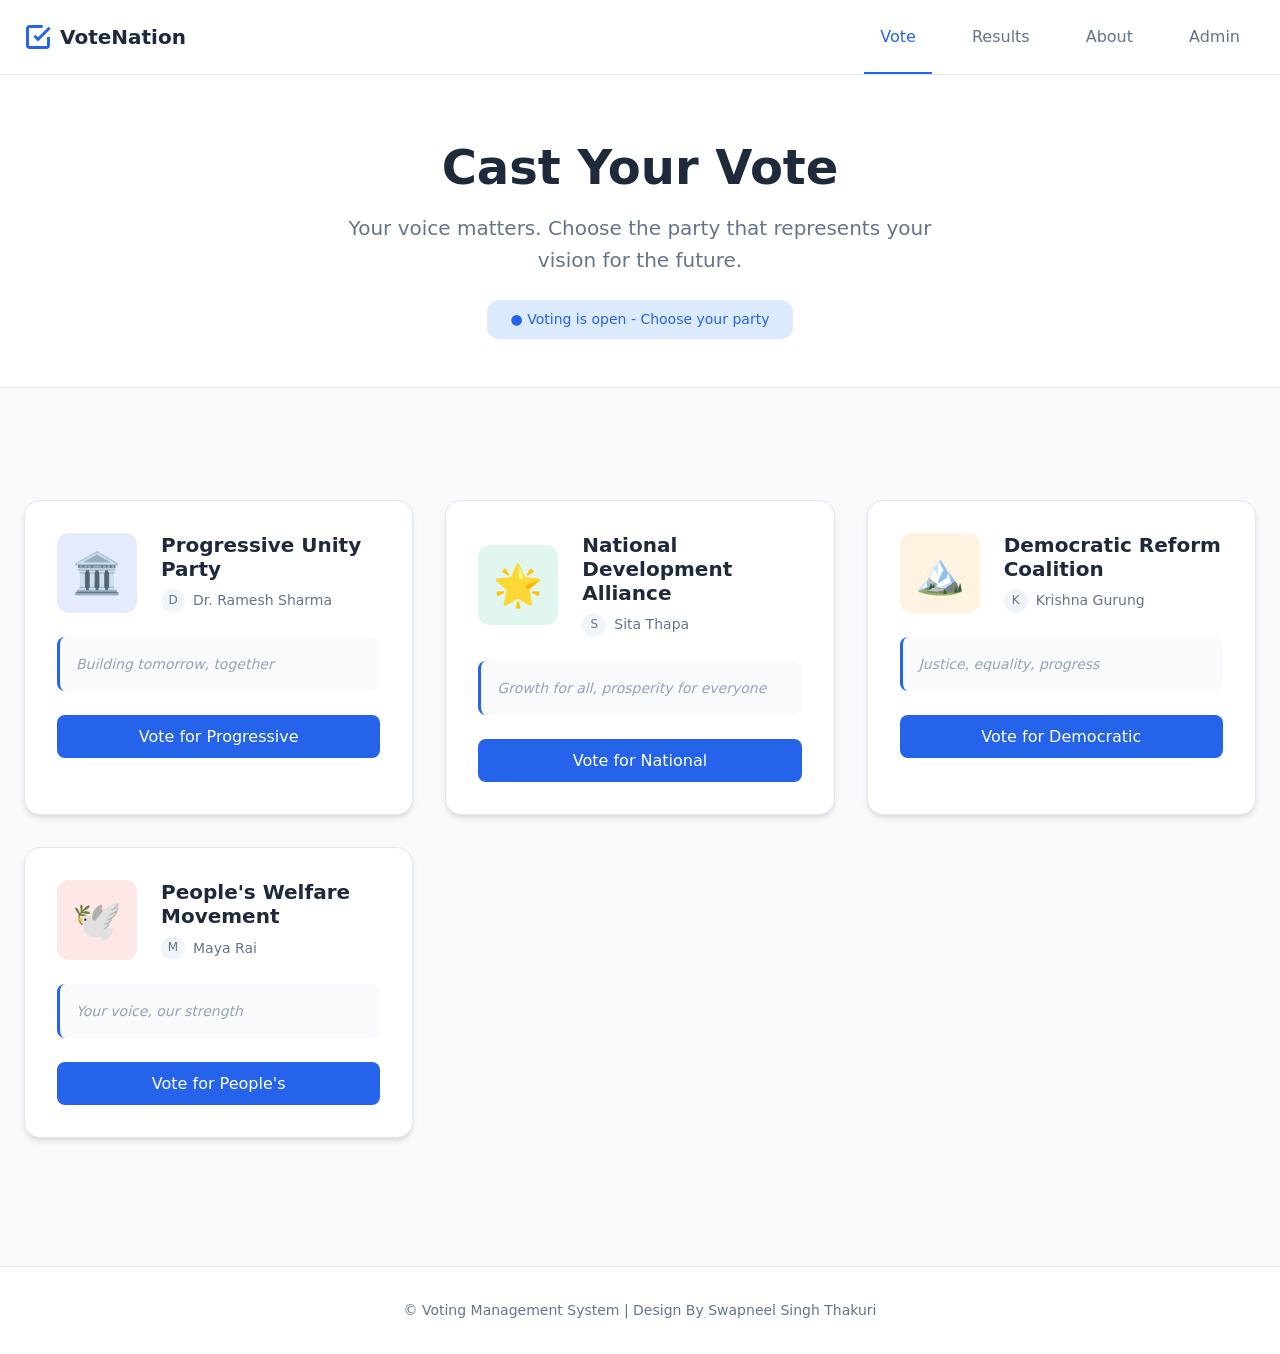
==== index.html @ 210e06c4 "first commit" ====
<!DOCTYPE html>
<html lang="en">
<head>
    <meta charset="UTF-8">
    <meta name="viewport" content="width=device-width, initial-scale=1.0">
    <title>National Voting System - Cast Your Vote</title>
    <link rel="stylesheet" href="style.css">
</head>
<body>
    <!-- Navigation -->
    <nav class="navbar">
        <div class="nav-container">
            <div class="nav-brand">
                <svg class="brand-icon" viewBox="0 0 24 24" fill="none" stroke="currentColor">
                    <path d="M9 11l3 3L22 4"></path>
                    <path d="M21 12v7a2 2 0 01-2 2H5a2 2 0 01-2-2V5a2 2 0 012-2h11"></path>
                </svg>
                <span class="brand-text">VoteNation</span>
            </div>
            <div class="nav-links">
                <a href="index.html" class="nav-link active">Vote</a>
                <a href="results.html" class="nav-link">Results</a>
                <a href="about.html" class="nav-link">About</a>
                <a href="admin-login.html" class="nav-link">Admin</a>
                
            </div>
        </div>
    </nav>

    <!-- Hero Section -->
    <section class="hero">
        <div class="container">
            <h1 class="hero-title">Cast Your Vote</h1>
            <p class="hero-subtitle">Your voice matters. Choose the party that represents your vision for the future.</p>
            <div class="voting-status" id="votingStatus"></div>
        </div>
    </section>

    <!-- Voting Section -->
    <section class="voting-section">
        <div class="container">
            <div class="parties-grid" id="partiesGrid">
                <!-- Party cards will be generated by JavaScript -->
            </div>
        </div>
    </section>

    <!-- Confirmation Modal -->
    <div class="modal" id="confirmModal">
        <div class="modal-overlay" onclick="closeModal()"></div>
        <div class="modal-content">
            <div class="modal-header">
                <h3 class="modal-title">Confirm Your Vote</h3>
                <button class="modal-close" onclick="closeModal()">&times;</button>
            </div>
            <div class="modal-body">
                <div class="confirm-party-info">
                    <img src="" alt="" class="confirm-logo" id="confirmLogo">
                    <div class="confirm-details">
                        <h4 id="confirmPartyName"></h4>
                        <p id="confirmLeader"></p>
                    </div>
                </div>
                <p class="confirm-warning">Once you vote, you cannot change your decision. Are you sure?</p>
            </div>
            <div class="modal-footer">
                <button class="btn btn-secondary" onclick="closeModal()">Cancel</button>
                <button class="btn btn-primary" onclick="confirmVote()">Confirm Vote</button>
            </div>
        </div>
    </div>

    <!-- Success Modal -->
    <div class="modal" id="successModal">
        <div class="modal-overlay" onclick="closeSuccessModal()"></div>
        <div class="modal-content success-content">
            <div class="success-icon">
                <svg viewBox="0 0 24 24" fill="none" stroke="currentColor">
                    <path d="M22 11.08V12a10 10 0 11-5.93-9.14"></path>
                    <path d="M22 4L12 14.01l-3-3"></path>
                </svg>
            </div>
            <h3 class="success-title">Vote Submitted Successfully!</h3>
            <p class="success-message">Thank you for participating in the democratic process.</p>
            <button class="btn btn-primary" onclick="closeSuccessModal()">View Results</button>
        </div>
    </div>

    <!-- Footer -->
    <footer class="footer">
        <div class="container">
            <p class="footer-text">© Voting Management System | Design By Swapneel Singh Thakuri</p>
        </div>
    </footer>

    <script src="script.js"></script>
</body>
</html>
---- style.css ----
/* ===================================
   CSS RESET & VARIABLES
   =================================== */

* {
    margin: 0;
    padding: 0;
    box-sizing: border-box;
}

:root {
    /* Colors - Clean, minimal palette */
    --color-primary: #2563eb;
    --color-primary-dark: #1e40af;
    --color-primary-light: #dbeafe;
    
    --color-secondary: #64748b;
    --color-secondary-light: #f1f5f9;
    
    --color-success: #10b981;
    --color-success-light: #d1fae5;
    
    --color-danger: #ef4444;
    --color-danger-light: #fee2e2;
    
    --color-warning: #f59e0b;
    --color-warning-light: #fef3c7;
    
    --color-text: #1e293b;
    --color-text-light: #64748b;
    --color-text-lighter: #94a3b8;
    
    --color-bg: #ffffff;
    --color-bg-alt: #f8fafc;
    --color-border: #e2e8f0;
    
    /* Typography */
    --font-display: 'SF Pro Display', -apple-system, BlinkMacSystemFont, 'Segoe UI', system-ui, sans-serif;
    --font-body: 'SF Pro Text', -apple-system, BlinkMacSystemFont, 'Segoe UI', system-ui, sans-serif;
    
    /* Spacing */
    --space-xs: 0.5rem;
    --space-sm: 1rem;
    --space-md: 1.5rem;
    --space-lg: 2rem;
    --space-xl: 3rem;
    --space-2xl: 4rem;
    
    /* Border radius */
    --radius-sm: 0.375rem;
    --radius-md: 0.5rem;
    --radius-lg: 0.75rem;
    --radius-xl: 1rem;
    
    /* Shadows */
    --shadow-sm: 0 1px 2px 0 rgba(0, 0, 0, 0.05);
    --shadow-md: 0 4px 6px -1px rgba(0, 0, 0, 0.1), 0 2px 4px -1px rgba(0, 0, 0, 0.06);
    --shadow-lg: 0 10px 15px -3px rgba(0, 0, 0, 0.1), 0 4px 6px -2px rgba(0, 0, 0, 0.05);
    --shadow-xl: 0 20px 25px -5px rgba(0, 0, 0, 0.1), 0 10px 10px -5px rgba(0, 0, 0, 0.04);
    
    /* Transitions */
    --transition-fast: 150ms cubic-bezier(0.4, 0, 0.2, 1);
    --transition-base: 250ms cubic-bezier(0.4, 0, 0.2, 1);
    --transition-slow: 350ms cubic-bezier(0.4, 0, 0.2, 1);
}

/* ===================================
   BASE STYLES
   =================================== */

body {
    font-family: var(--font-body);
    color: var(--color-text);
    background: var(--color-bg-alt);
    line-height: 1.6;
    -webkit-font-smoothing: antialiased;
    -moz-osx-font-smoothing: grayscale;
}

h1, h2, h3, h4, h5, h6 {
    font-family: var(--font-display);
    font-weight: 600;
    line-height: 1.2;
}

img {
    max-width: 100%;
    height: auto;
    display: block;
}

/* ===================================
   NAVIGATION
   =================================== */

.navbar {
    background: var(--color-bg);
    border-bottom: 1px solid var(--color-border);
    position: sticky;
    top: 0;
    z-index: 100;
    backdrop-filter: blur(12px);
    background: rgba(255, 255, 255, 0.85);
}

.nav-container {
    max-width: 1280px;
    margin: 0 auto;
    padding: var(--space-sm) var(--space-md);
    display: flex;
    align-items: center;
    justify-content: space-between;
}

.nav-brand {
    display: flex;
    align-items: center;
    gap: var(--space-xs);
    font-weight: 600;
    font-size: 1.25rem;
    color: var(--color-text);
    text-decoration: none;
}

.brand-icon {
    width: 28px;
    height: 28px;
    stroke-width: 2.5;
    color: var(--color-primary);
}

.brand-text {
    font-family: var(--font-display);
}

.nav-links {
    display: flex;
    align-items: center;
    gap: var(--space-md);
}

.nav-link {
    color: var(--color-text-light);
    text-decoration: none;
    font-weight: 500;
    padding: var(--space-xs) var(--space-sm);
    border-radius: var(--radius-md);
    transition: all var(--transition-fast);
    position: relative;
}

.nav-link:hover {
    color: var(--color-primary);
    background: var(--color-primary-light);
}

.nav-link.active {
    color: var(--color-primary);
}

.nav-link.active::after {
    content: '';
    position: absolute;
    bottom: -1rem;
    left: 0;
    right: 0;
    height: 2px;
    background: var(--color-primary);
}

/* ===================================
   CONTAINER & LAYOUT
   =================================== */

.container {
    max-width: 1280px;
    margin: 0 auto;
    padding: 0 var(--space-md);
}

/* ===================================
   HERO SECTION
   =================================== */

.hero {
    background: var(--color-bg);
    border-bottom: 1px solid var(--color-border);
    padding: var(--space-2xl) 0 var(--space-xl);
    text-align: center;
}

.hero-title {
    font-size: 3rem;
    font-weight: 700;
    margin-bottom: var(--space-sm);
    color: var(--color-text);
    animation: fadeInUp 0.6s cubic-bezier(0.4, 0, 0.2, 1);
}

.hero-subtitle {
    font-size: 1.25rem;
    color: var(--color-text-light);
    max-width: 600px;
    margin: 0 auto var(--space-md);
    animation: fadeInUp 0.6s cubic-bezier(0.4, 0, 0.2, 1) 0.1s backwards;
}

.voting-status {
    display: inline-block;
    padding: var(--space-xs) var(--space-md);
    background: var(--color-success-light);
    color: var(--color-success);
    border-radius: var(--radius-lg);
    font-weight: 500;
    font-size: 0.875rem;
    animation: fadeInUp 0.6s cubic-bezier(0.4, 0, 0.2, 1) 0.2s backwards;
}

/* ===================================
   VOTING SECTION
   =================================== */

.voting-section {
    padding: var(--space-2xl) 0;
}

.parties-grid {
    display: grid;
    grid-template-columns: repeat(auto-fit, minmax(300px, 1fr));
    gap: var(--space-lg);
    margin-top: var(--space-xl);
}

.party-card {
    background: var(--color-bg);
    border-radius: var(--radius-xl);
    padding: var(--space-lg);
    box-shadow: var(--shadow-md);
    transition: all var(--transition-base);
    border: 1px solid var(--color-border);
    animation: fadeInUp 0.5s cubic-bezier(0.4, 0, 0.2, 1) backwards;
}

.party-card:nth-child(1) { animation-delay: 0.1s; }
.party-card:nth-child(2) { animation-delay: 0.2s; }
.party-card:nth-child(3) { animation-delay: 0.3s; }
.party-card:nth-child(4) { animation-delay: 0.4s; }

.party-card:hover {
    transform: translateY(-8px);
    box-shadow: var(--shadow-xl);
}

.party-card.voted {
    opacity: 0.7;
    pointer-events: none;
}

.party-header {
    display: flex;
    align-items: center;
    gap: var(--space-md);
    margin-bottom: var(--space-md);
}

.party-logo {
    width: 80px;
    height: 80px;
    border-radius: var(--radius-lg);
    background: var(--color-bg-alt);
    display: flex;
    align-items: center;
    justify-content: center;
    font-size: 2.5rem;
    flex-shrink: 0;
}

.party-info {
    flex: 1;
}

.party-name {
    font-size: 1.25rem;
    font-weight: 600;
    margin-bottom: var(--space-xs);
    color: var(--color-text);
}

.party-leader {
    color: var(--color-text-light);
    font-size: 0.875rem;
    display: flex;
    align-items: center;
    gap: var(--space-xs);
}

.leader-photo {
    width: 24px;
    height: 24px;
    border-radius: 50%;
    background: var(--color-secondary-light);
    display: inline-flex;
    align-items: center;
    justify-content: center;
    font-size: 0.75rem;
}

.party-slogan {
    color: var(--color-text-lighter);
    font-size: 0.875rem;
    font-style: italic;
    margin-bottom: var(--space-md);
    padding: var(--space-sm);
    background: var(--color-bg-alt);
    border-radius: var(--radius-md);
    border-left: 3px solid var(--color-primary);
}

.party-actions {
    display: flex;
    gap: var(--space-sm);
}

/* ===================================
   BUTTONS
   =================================== */

.btn {
    padding: 0.75rem 1.5rem;
    border: none;
    border-radius: var(--radius-md);
    font-weight: 500;
    font-size: 1rem;
    cursor: pointer;
    transition: all var(--transition-fast);
    display: inline-flex;
    align-items: center;
    justify-content: center;
    gap: var(--space-xs);
    font-family: var(--font-body);
}

.btn-primary {
    background: var(--color-primary);
    color: white;
    flex: 1;
}

.btn-primary:hover {
    background: var(--color-primary-dark);
    transform: translateY(-2px);
    box-shadow: var(--shadow-md);
}

.btn-primary:active {
    transform: translateY(0);
}

.btn-secondary {
    background: var(--color-secondary-light);
    color: var(--color-text);
}

.btn-secondary:hover {
    background: var(--color-secondary);
    color: white;
}

.btn-danger {
    background: var(--color-danger);
    color: white;
}

.btn-danger:hover {
    background: #dc2626;
}

.btn-small {
    padding: 0.5rem 1rem;
    font-size: 0.875rem;
}

.btn-block {
    width: 100%;
}

.btn:disabled {
    opacity: 0.5;
    cursor: not-allowed;
    pointer-events: none;
}

/* ===================================
   MODAL
   =================================== */

.modal {
    display: none;
    position: fixed;
    top: 0;
    left: 0;
    right: 0;
    bottom: 0;
    z-index: 1000;
    align-items: center;
    justify-content: center;
    padding: var(--space-md);
}

.modal.active {
    display: flex;
}

.modal-overlay {
    position: absolute;
    top: 0;
    left: 0;
    right: 0;
    bottom: 0;
    background: rgba(0, 0, 0, 0.5);
    backdrop-filter: blur(4px);
    animation: fadeIn 0.2s ease-out;
}

.modal-content {
    position: relative;
    background: var(--color-bg);
    border-radius: var(--radius-xl);
    max-width: 500px;
    width: 100%;
    box-shadow: var(--shadow-xl);
    animation: scaleIn 0.3s cubic-bezier(0.4, 0, 0.2, 1);
}

.modal-header {
    padding: var(--space-lg);
    border-bottom: 1px solid var(--color-border);
    display: flex;
    align-items: center;
    justify-content: space-between;
}

.modal-title {
    font-size: 1.5rem;
    font-weight: 600;
}

.modal-close {
    background: none;
    border: none;
    font-size: 1.5rem;
    color: var(--color-text-light);
    cursor: pointer;
    width: 32px;
    height: 32px;
    display: flex;
    align-items: center;
    justify-content: center;
    border-radius: var(--radius-md);
    transition: all var(--transition-fast);
}

.modal-close:hover {
    background: var(--color-secondary-light);
    color: var(--color-text);
}

.modal-body {
    padding: var(--space-lg);
}

.modal-footer {
    padding: var(--space-lg);
    border-top: 1px solid var(--color-border);
    display: flex;
    gap: var(--space-sm);
    justify-content: flex-end;
}

.confirm-party-info {
    display: flex;
    align-items: center;
    gap: var(--space-md);
    padding: var(--space-md);
    background: var(--color-bg-alt);
    border-radius: var(--radius-lg);
    margin-bottom: var(--space-md);
}

.confirm-logo {
    width: 60px;
    height: 60px;
    border-radius: var(--radius-md);
    background: var(--color-bg);
    display: flex;
    align-items: center;
    justify-content: center;
    font-size: 2rem;
}

.confirm-details h4 {
    font-size: 1.125rem;
    margin-bottom: var(--space-xs);
}

.confirm-details p {
    color: var(--color-text-light);
    font-size: 0.875rem;
}

.confirm-warning {
    color: var(--color-warning);
    background: var(--color-warning-light);
    padding: var(--space-sm) var(--space-md);
    border-radius: var(--radius-md);
    font-size: 0.875rem;
    border-left: 3px solid var(--color-warning);
}

/* Success Modal */
.success-content {
    text-align: center;
    padding: var(--space-2xl);
}

.success-icon {
    width: 80px;
    height: 80px;
    margin: 0 auto var(--space-lg);
    background: var(--color-success-light);
    border-radius: 50%;
    display: flex;
    align-items: center;
    justify-content: center;
    animation: scaleIn 0.5s cubic-bezier(0.34, 1.56, 0.64, 1);
}

.success-icon svg {
    width: 48px;
    height: 48px;
    stroke: var(--color-success);
    stroke-width: 2.5;
}

.success-title {
    font-size: 1.75rem;
    margin-bottom: var(--space-sm);
}

.success-message {
    color: var(--color-text-light);
    margin-bottom: var(--space-lg);
}

/* ===================================
   RESULTS PAGE
   =================================== */

.results-section {
    padding: var(--space-2xl) 0;
}

.stats-grid {
    display: grid;
    grid-template-columns: repeat(auto-fit, minmax(280px, 1fr));
    gap: var(--space-lg);
    margin-bottom: var(--space-2xl);
}

.stat-card {
    background: var(--color-bg);
    border-radius: var(--radius-xl);
    padding: var(--space-lg);
    box-shadow: var(--shadow-md);
    border: 1px solid var(--color-border);
    display: flex;
    align-items: center;
    gap: var(--space-md);
    animation: fadeInUp 0.5s cubic-bezier(0.4, 0, 0.2, 1) backwards;
}

.stat-card:nth-child(1) { animation-delay: 0.1s; }
.stat-card:nth-child(2) { animation-delay: 0.2s; }
.stat-card:nth-child(3) { animation-delay: 0.3s; }

.stat-card.highlight {
    background: linear-gradient(135deg, var(--color-primary) 0%, var(--color-primary-dark) 100%);
    color: white;
}

.stat-icon {
    width: 60px;
    height: 60px;
    border-radius: var(--radius-lg);
    background: var(--color-bg-alt);
    display: flex;
    align-items: center;
    justify-content: center;
    flex-shrink: 0;
}

.stat-card.highlight .stat-icon {
    background: rgba(255, 255, 255, 0.2);
}

.stat-icon svg {
    width: 32px;
    height: 32px;
    stroke-width: 2;
    color: var(--color-primary);
}

.stat-card.highlight .stat-icon svg {
    color: white;
}

.stat-content {
    flex: 1;
}

.stat-label {
    font-size: 0.875rem;
    color: var(--color-text-light);
    margin-bottom: var(--space-xs);
}

.stat-card.highlight .stat-label {
    color: rgba(255, 255, 255, 0.9);
}

.stat-value {
    font-size: 2.5rem;
    font-weight: 700;
    font-family: var(--font-display);
    line-height: 1;
}

.stat-value.small {
    font-size: 1.5rem;
}

/* Chart */
.chart-container {
    background: var(--color-bg);
    border-radius: var(--radius-xl);
    padding: var(--space-lg);
    box-shadow: var(--shadow-md);
    border: 1px solid var(--color-border);
    margin-bottom: var(--space-2xl);
    animation: fadeInUp 0.5s cubic-bezier(0.4, 0, 0.2, 1) 0.4s backwards;
}

.chart-header {
    display: flex;
    align-items: center;
    justify-content: space-between;
    margin-bottom: var(--space-lg);
    flex-wrap: wrap;
    gap: var(--space-md);
}

.chart-title {
    font-size: 1.5rem;
    font-weight: 600;
}

.chart-wrapper {
    position: relative;
    height: 400px;
}

/* Rankings */
.rankings-container {
    animation: fadeInUp 0.5s cubic-bezier(0.4, 0, 0.2, 1) 0.5s backwards;
}

.section-title {
    font-size: 1.5rem;
    font-weight: 600;
    margin-bottom: var(--space-lg);
}

.rankings-grid {
    display: grid;
    gap: var(--space-md);
}

.ranking-card {
    background: var(--color-bg);
    border-radius: var(--radius-lg);
    padding: var(--space-lg);
    box-shadow: var(--shadow-md);
    border: 1px solid var(--color-border);
    display: flex;
    align-items: center;
    gap: var(--space-md);
    transition: all var(--transition-base);
}

.ranking-card:hover {
    transform: translateX(8px);
    box-shadow: var(--shadow-lg);
}

.ranking-card.first {
    background: linear-gradient(135deg, #fbbf24 0%, #f59e0b 100%);
    color: white;
    border: none;
}

.rank-badge {
    width: 60px;
    height: 60px;
    border-radius: var(--radius-lg);
    background: var(--color-bg-alt);
    display: flex;
    align-items: center;
    justify-content: center;
    font-size: 1.5rem;
    font-weight: 700;
    flex-shrink: 0;
}

.ranking-card.first .rank-badge {
    background: rgba(255, 255, 255, 0.3);
}

.ranking-info {
    flex: 1;
}

.ranking-party {
    font-size: 1.125rem;
    font-weight: 600;
    margin-bottom: var(--space-xs);
}

.ranking-leader {
    color: var(--color-text-light);
    font-size: 0.875rem;
}

.ranking-card.first .ranking-leader {
    color: rgba(255, 255, 255, 0.9);
}

.ranking-stats {
    text-align: right;
}

.ranking-votes {
    font-size: 1.5rem;
    font-weight: 700;
    margin-bottom: var(--space-xs);
}

.ranking-percentage {
    color: var(--color-text-light);
    font-size: 0.875rem;
}

.ranking-card.first .ranking-percentage {
    color: rgba(255, 255, 255, 0.9);
}

/* ===================================
   LOGIN PAGE
   =================================== */

.login-section {
    min-height: calc(100vh - 73px);
    display: flex;
    align-items: center;
    justify-content: center;
    padding: var(--space-2xl) var(--space-md);
}

.login-container {
    width: 100%;
    max-width: 450px;
}

.login-card {
    background: var(--color-bg);
    border-radius: var(--radius-xl);
    box-shadow: var(--shadow-xl);
    border: 1px solid var(--color-border);
    animation: fadeInUp 0.5s cubic-bezier(0.4, 0, 0.2, 1);
}

.login-header {
    padding: var(--space-2xl) var(--space-lg) var(--space-lg);
    text-align: center;
}

.login-icon {
    width: 80px;
    height: 80px;
    margin: 0 auto var(--space-md);
    background: var(--color-primary-light);
    border-radius: var(--radius-xl);
    display: flex;
    align-items: center;
    justify-content: center;
}

.login-icon svg {
    width: 40px;
    height: 40px;
    stroke: var(--color-primary);
    stroke-width: 2;
}

.login-title {
    font-size: 1.75rem;
    margin-bottom: var(--space-xs);
}

.login-subtitle {
    color: var(--color-text-light);
    font-size: 0.875rem;
}

.login-form {
    padding: 0 var(--space-lg) var(--space-lg);
}

.form-group {
    margin-bottom: var(--space-md);
}

.form-label {
    display: block;
    margin-bottom: var(--space-xs);
    font-weight: 500;
    font-size: 0.875rem;
    color: var(--color-text);
}

.form-input {
    width: 100%;
    padding: 0.75rem var(--space-md);
    border: 1px solid var(--color-border);
    border-radius: var(--radius-md);
    font-size: 1rem;
    font-family: var(--font-body);
    transition: all var(--transition-fast);
    background: var(--color-bg);
}

.form-input:focus {
    outline: none;
    border-color: var(--color-primary);
    box-shadow: 0 0 0 3px var(--color-primary-light);
}

.error-message {
    color: var(--color-danger);
    background: var(--color-danger-light);
    padding: var(--space-sm) var(--space-md);
    border-radius: var(--radius-md);
    font-size: 0.875rem;
    margin-bottom: var(--space-md);
    display: none;
    border-left: 3px solid var(--color-danger);
}

.error-message.show {
    display: block;
}

.login-footer {
    padding: var(--space-lg);
    border-top: 1px solid var(--color-border);
    text-align: center;
}

.demo-note {
    color: var(--color-text-light);
    font-size: 0.875rem;
    margin-bottom: var(--space-sm);
}

.demo-credentials {
    display: flex;
    flex-direction: column;
    gap: var(--space-xs);
}

.demo-credentials code {
    background: var(--color-bg-alt);
    padding: var(--space-xs) var(--space-sm);
    border-radius: var(--radius-sm);
    font-size: 0.875rem;
    color: var(--color-text);
}

/* ===================================
   ADMIN DASHBOARD
   =================================== */

.admin-section {
    padding: var(--space-2xl) 0;
}

.admin-results {
    margin-bottom: var(--space-2xl);
    animation: fadeInUp 0.5s cubic-bezier(0.4, 0, 0.2, 1) 0.4s backwards;
}

.results-table {
    background: var(--color-bg);
    border-radius: var(--radius-xl);
    box-shadow: var(--shadow-md);
    border: 1px solid var(--color-border);
    overflow: hidden;
}

.table-header {
    display: grid;
    grid-template-columns: 80px 1fr 1fr 120px 120px;
    gap: var(--space-md);
    padding: var(--space-md) var(--space-lg);
    background: var(--color-bg-alt);
    font-weight: 600;
    font-size: 0.875rem;
    color: var(--color-text-light);
    border-bottom: 1px solid var(--color-border);
}

.table-row {
    display: grid;
    grid-template-columns: 80px 1fr 1fr 120px 120px;
    gap: var(--space-md);
    padding: var(--space-md) var(--space-lg);
    border-bottom: 1px solid var(--color-border);
    align-items: center;
}

.table-row:last-child {
    border-bottom: none;
}

.table-row:hover {
    background: var(--color-bg-alt);
}

.admin-actions {
    animation: fadeInUp 0.5s cubic-bezier(0.4, 0, 0.2, 1) 0.5s backwards;
}

.actions-grid {
    display: grid;
    grid-template-columns: repeat(auto-fit, minmax(300px, 1fr));
    gap: var(--space-lg);
}

.action-card {
    background: var(--color-bg);
    border-radius: var(--radius-xl);
    padding: var(--space-lg);
    box-shadow: var(--shadow-md);
    border: 1px solid var(--color-border);
    text-align: center;
}

.action-card.danger {
    border-color: var(--color-danger-light);
}

.action-icon {
    width: 80px;
    height: 80px;
    margin: 0 auto var(--space-md);
    background: var(--color-primary-light);
    border-radius: var(--radius-xl);
    display: flex;
    align-items: center;
    justify-content: center;
}

.action-card.danger .action-icon {
    background: var(--color-danger-light);
}

.action-icon svg {
    width: 40px;
    height: 40px;
    stroke: var(--color-primary);
    stroke-width: 2;
}

.action-card.danger .action-icon svg {
    stroke: var(--color-danger);
}

.action-title {
    font-size: 1.25rem;
    margin-bottom: var(--space-sm);
}

.action-description {
    color: var(--color-text-light);
    font-size: 0.875rem;
    margin-bottom: var(--space-md);
}

.warning-box {
    background: var(--color-warning-light);
    padding: var(--space-md);
    border-radius: var(--radius-lg);
    border-left: 4px solid var(--color-warning);
    display: flex;
    gap: var(--space-md);
    margin-bottom: var(--space-md);
}

.warning-icon {
    width: 32px;
    height: 32px;
    stroke: var(--color-warning);
    stroke-width: 2;
    flex-shrink: 0;
}

.warning-box h4 {
    color: var(--color-warning);
    margin-bottom: var(--space-xs);
}

.warning-box p {
    color: var(--color-text);
    font-size: 0.875rem;
}

.confirm-text {
    margin-bottom: var(--space-sm);
}

/* ===================================
   ANIMATIONS
   =================================== */

@keyframes fadeIn {
    from {
        opacity: 0;
    }
    to {
        opacity: 1;
    }
}

@keyframes fadeInUp {
    from {
        opacity: 0;
        transform: translateY(20px);
    }
    to {
        opacity: 1;
        transform: translateY(0);
    }
}

@keyframes scaleIn {
    from {
        opacity: 0;
        transform: scale(0.9);
    }
    to {
        opacity: 1;
        transform: scale(1);
    }
}

@keyframes countUp {
    from {
        transform: translateY(20px);
        opacity: 0;
    }
    to {
        transform: translateY(0);
        opacity: 1;
    }
}

/* ===================================
   ABOUT PAGE
   =================================== */

.about-section {
    padding: var(--space-2xl) 0;
}

.about-content {
    max-width: 900px;
    margin: 0 auto;
}

.about-card {
    background: var(--color-bg);
    border-radius: var(--radius-xl);
    padding: var(--space-xl);
    box-shadow: var(--shadow-md);
    border: 1px solid var(--color-border);
    margin-bottom: var(--space-xl);
    animation: fadeInUp 0.5s cubic-bezier(0.4, 0, 0.2, 1) backwards;
}

.about-card:nth-child(1) { animation-delay: 0.1s; }
.about-card:nth-child(2) { animation-delay: 0.2s; }
.about-card:nth-child(3) { animation-delay: 0.3s; }
.about-card:nth-child(4) { animation-delay: 0.4s; }
.about-card:nth-child(5) { animation-delay: 0.5s; }
.about-card:nth-child(6) { animation-delay: 0.6s; }

.about-card.disclaimer {
    border-left: 4px solid var(--color-warning);
    background: var(--color-warning-light);
}

.about-card.creator {
    border-left: 4px solid var(--color-primary);
}

.about-card.contact {
    border-left: 4px solid var(--color-success);
}

.about-icon {
    width: 60px;
    height: 60px;
    margin: 0 auto var(--space-md);
    background: var(--color-primary-light);
    border-radius: var(--radius-xl);
    display: flex;
    align-items: center;
    justify-content: center;
}

.about-card.disclaimer .about-icon {
    background: var(--color-warning-light);
}

.about-card.contact .about-icon {
    background: var(--color-success-light);
}

.about-icon svg {
    width: 32px;
    height: 32px;
    stroke: var(--color-primary);
    stroke-width: 2;
}

.about-card.disclaimer .about-icon svg {
    stroke: var(--color-warning);
}

.about-card.contact .about-icon svg {
    stroke: var(--color-success);
}

.about-title {
    font-size: 1.75rem;
    margin-bottom: var(--space-md);
    color: var(--color-text);
    text-align: center;
}

.about-text {
    color: var(--color-text);
    line-height: 1.8;
    margin-bottom: var(--space-md);
    font-size: 1.05rem;
}

.about-text:last-child {
    margin-bottom: 0;
}

.about-text.thank-you {
    text-align: center;
    color: var(--color-primary);
    font-size: 1.125rem;
    margin-top: var(--space-lg);
}

/* Creator Profile */
.creator-profile {
    display: flex;
    gap: var(--space-xl);
    align-items: center;
    margin-top: var(--space-xl);
    padding: var(--space-lg);
    background: var(--color-bg-alt);
    border-radius: var(--radius-lg);
}

.creator-photo {
    width: 150px;
    height: 150px;
    border-radius: var(--radius-xl);
    background: var(--color-primary-light);
    display: flex;
    flex-direction: column;
    align-items: center;
    justify-content: center;
    gap: var(--space-xs);
    flex-shrink: 0;
    border: 3px solid var(--color-primary);
}

.creator-photo svg {
    width: 60px;
    height: 60px;
    stroke: var(--color-primary);
    stroke-width: 2;
}

.photo-placeholder {
    font-size: 0.75rem;
    color: var(--color-text-light);
    text-align: center;
}

.creator-info {
    flex: 1;
}

.creator-name {
    font-size: 1.5rem;
    font-weight: 600;
    margin-bottom: var(--space-xs);
    color: var(--color-text);
}

.creator-role {
    color: var(--color-text-light);
    font-size: 1rem;
    margin-bottom: var(--space-md);
}

.creator-contact {
    margin-top: var(--space-md);
}

.contact-link {
    display: inline-flex;
    align-items: center;
    gap: var(--space-xs);
    padding: var(--space-sm) var(--space-md);
    background: var(--color-primary);
    color: white;
    text-decoration: none;
    border-radius: var(--radius-md);
    font-weight: 500;
    transition: all var(--transition-fast);
}

.contact-link:hover {
    background: var(--color-primary-dark);
    transform: translateY(-2px);
    box-shadow: var(--shadow-md);
}

.contact-link svg {
    width: 20px;
    height: 20px;
    stroke-width: 2;
}

/* Technologies */
.tech-grid {
    display: grid;
    grid-template-columns: repeat(auto-fit, minmax(120px, 1fr));
    gap: var(--space-md);
    margin-top: var(--space-lg);
}

.tech-item {
    text-align: center;
    padding: var(--space-md);
    background: var(--color-bg-alt);
    border-radius: var(--radius-lg);
    transition: all var(--transition-base);
}

.tech-item:hover {
    transform: translateY(-5px);
    box-shadow: var(--shadow-md);
}

.tech-icon {
    font-size: 2rem;
    font-weight: 700;
    color: var(--color-primary);
    margin-bottom: var(--space-xs);
}

.tech-item p {
    color: var(--color-text-light);
    font-size: 0.875rem;
}

/* Features List */
.features-list {
    display: grid;
    gap: var(--space-md);
    margin-top: var(--space-lg);
}

.feature-item {
    display: flex;
    align-items: center;
    gap: var(--space-md);
    padding: var(--space-md);
    background: var(--color-bg-alt);
    border-radius: var(--radius-lg);
    transition: all var(--transition-base);
}

.feature-item:hover {
    transform: translateX(8px);
    box-shadow: var(--shadow-sm);
}

.feature-item svg {
    width: 24px;
    height: 24px;
    stroke: var(--color-success);
    stroke-width: 2.5;
    flex-shrink: 0;
}

.feature-item span {
    color: var(--color-text);
    font-size: 1rem;
}

/* ===================================
   FOOTER
   =================================== */

.footer {
    background: var(--color-bg);
    border-top: 1px solid var(--color-border);
    padding: var(--space-lg) 0;
    margin-top: var(--space-2xl);
}

.footer-text {
    text-align: center;
    color: var(--color-text-light);
    font-size: 0.875rem;
}

/* ===================================
   RESPONSIVE
   =================================== */

@media (max-width: 768px) {
    .hero-title {
        font-size: 2rem;
    }
    
    .hero-subtitle {
        font-size: 1rem;
    }
    
    .parties-grid {
        grid-template-columns: 1fr;
    }
    
    .stats-grid {
        grid-template-columns: 1fr;
    }
    
    .nav-links {
        gap: var(--space-sm);
    }
    
    .nav-link {
        padding: var(--space-xs);
        font-size: 0.875rem;
    }
    
    .chart-wrapper {
        height: 300px;
    }
    
    .table-header,
    .table-row {
        grid-template-columns: 60px 1fr 100px;
        font-size: 0.875rem;
    }
    
    .table-header .table-col:nth-child(3),
    .table-header .table-col:nth-child(5),
    .table-row > div:nth-child(3),
    .table-row > div:nth-child(5) {
        display: none;
    }
    
    .actions-grid {
        grid-template-columns: 1fr;
    }
    
    /* About Page Responsive */
    .creator-profile {
        flex-direction: column;
        text-align: center;
    }
    
    .creator-photo {
        width: 120px;
        height: 120px;
    }
    
    .creator-photo svg {
        width: 48px;
        height: 48px;
    }
    
    .tech-grid {
        grid-template-columns: repeat(2, 1fr);
    }
    
    .about-card {
        padding: var(--space-lg);
    }
    
    .about-title {
        font-size: 1.5rem;
    }
}

@media (max-width: 480px) {
    .hero {
        padding: var(--space-lg) 0;
    }
    
    .hero-title {
        font-size: 1.75rem;
    }
    
    .party-header {
        flex-direction: column;
        text-align: center;
    }
    
    .stat-value {
        font-size: 2rem;
    }
    
    .ranking-card {
        flex-direction: column;
        text-align: center;
    }
    
    .ranking-stats {
        text-align: center;
    }
}
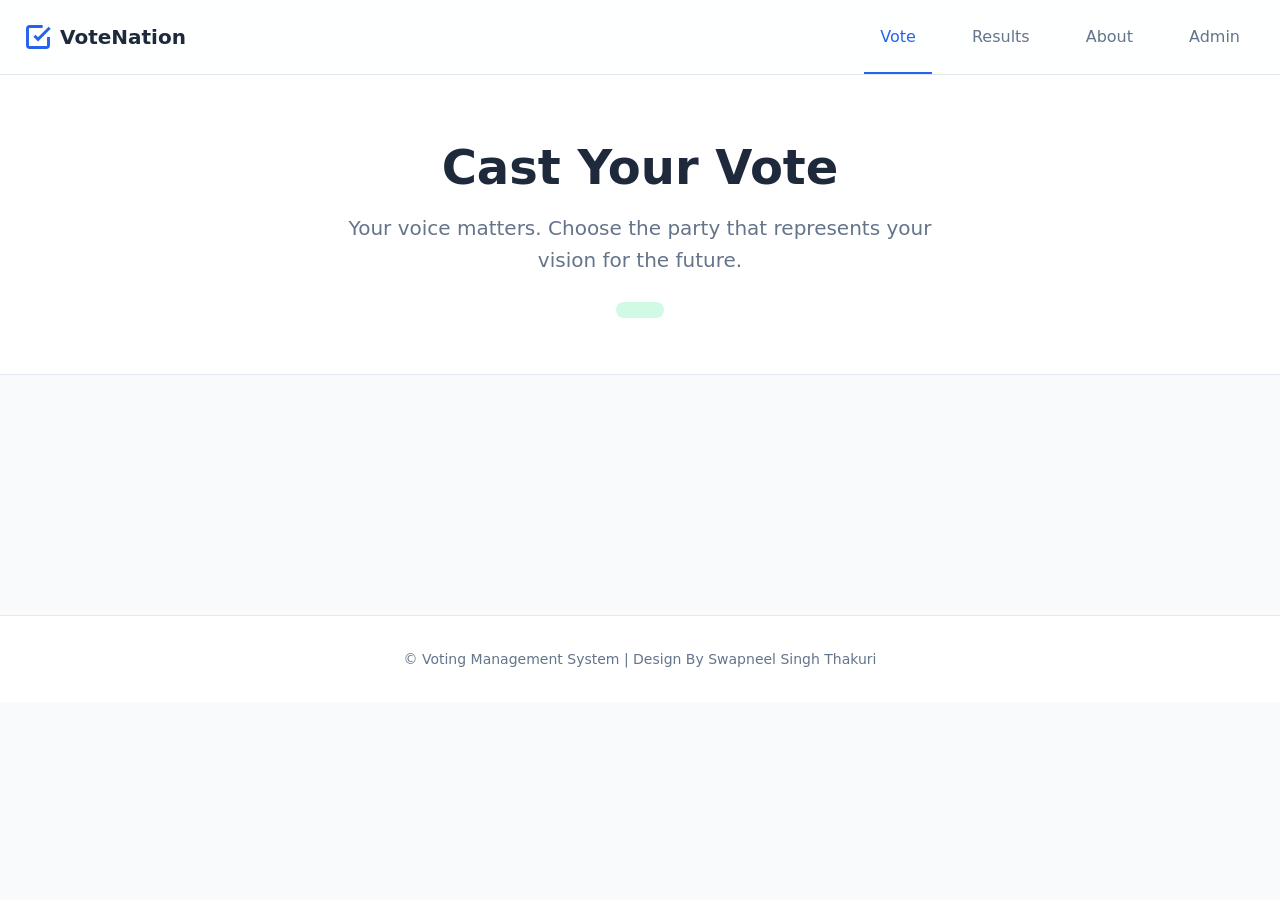
==== commit b1f42981: "UI Changes" ====
--- a/index.html
+++ b/index.html
@@ -22,7 +22,6 @@
                 <a href="results.html" class="nav-link">Results</a>
                 <a href="about.html" class="nav-link">About</a>
                 <a href="admin-login.html" class="nav-link">Admin</a>
-                
             </div>
         </div>
     </nav>
@@ -95,4 +94,4 @@
 
     <script src="script.js"></script>
 </body>
-</html>
+</html>
--- a/style.css
+++ b/style.css
@@ -664,6 +664,54 @@
     font-weight: 600;
 }
 
+.live-indicator {
+    display: flex;
+    align-items: center;
+    gap: var(--space-xs);
+    padding: var(--space-xs) var(--space-md);
+    background: var(--color-danger-light);
+    border-radius: var(--radius-lg);
+}
+
+.live-dot {
+    width: 8px;
+    height: 8px;
+    background: var(--color-danger);
+    border-radius: 50%;
+    animation: pulse 2s infinite;
+}
+
+.live-text {
+    color: var(--color-danger);
+    font-weight: 600;
+    font-size: 0.75rem;
+    letter-spacing: 0.5px;
+}
+
+.live-badge {
+    display: inline-flex;
+    align-items: center;
+    gap: var(--space-xs);
+    padding: var(--space-xs) var(--space-sm);
+    background: var(--color-danger-light);
+    border-radius: var(--radius-md);
+    font-size: 0.75rem;
+    font-weight: 600;
+    color: var(--color-danger);
+    margin-left: var(--space-sm);
+}
+
+@keyframes pulse {
+    0%, 100% {
+        opacity: 1;
+        transform: scale(1);
+    }
+    50% {
+        opacity: 0.5;
+        transform: scale(1.2);
+    }
+}
+
 .chart-wrapper {
     position: relative;
     height: 400px;
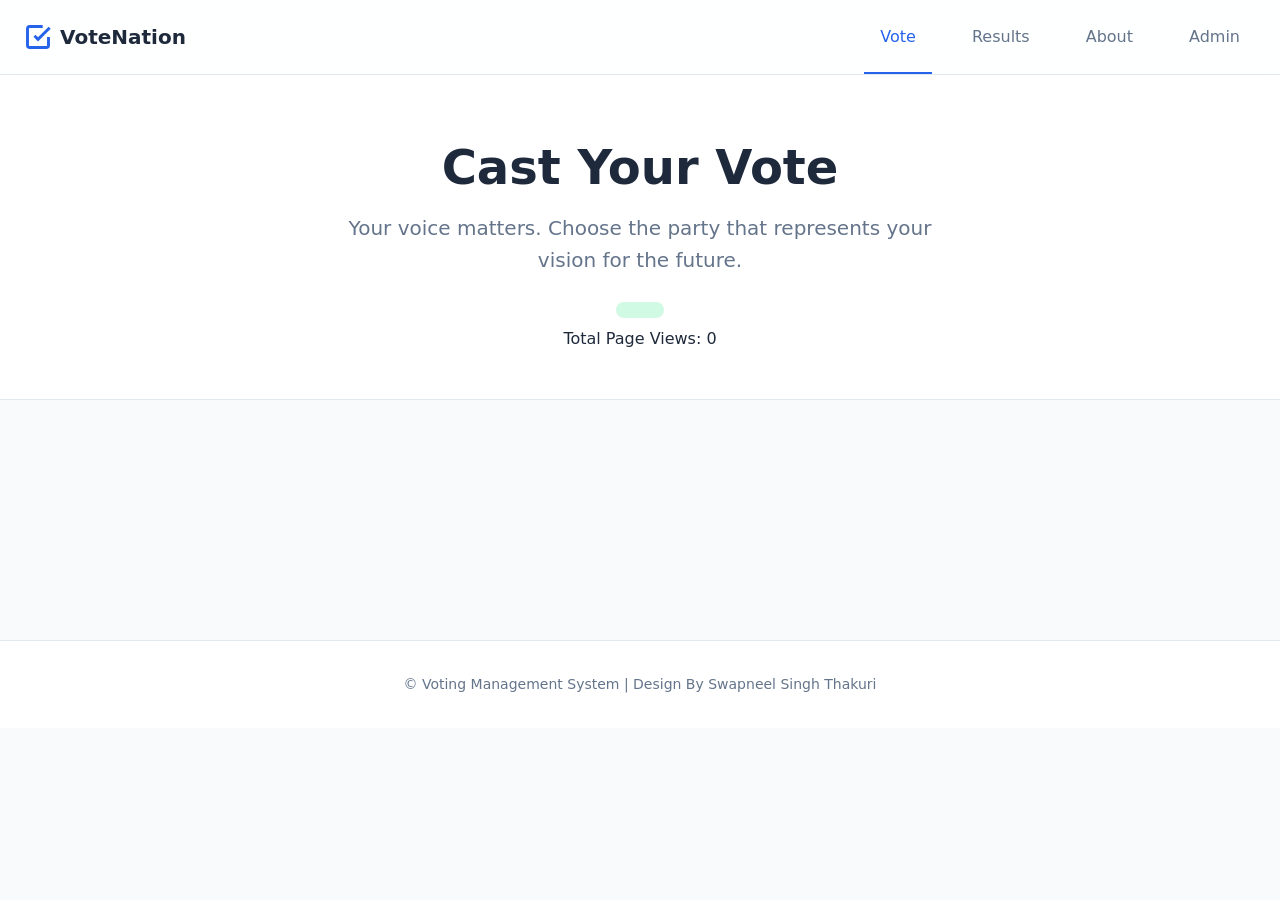
==== commit 8cccd68e: "final changes" ====
--- a/index.html
+++ b/index.html
@@ -32,7 +32,9 @@
             <h1 class="hero-title">Cast Your Vote</h1>
             <p class="hero-subtitle">Your voice matters. Choose the party that represents your vision for the future.</p>
             <div class="voting-status" id="votingStatus"></div>
-        </div>
+        <div class="page-views">
+    Total Page Views: <span id="pageViews">0</span>
+</div>
     </section>
 
     <!-- Voting Section -->
@@ -92,6 +94,11 @@
         </div>
     </footer>
 
+    <!-- Firebase SDK -->
+    <script src="https://www.gstatic.com/firebasejs/9.22.0/firebase-app-compat.js"></script>
+    <script src="https://www.gstatic.com/firebasejs/9.22.0/firebase-database-compat.js"></script>
+    
+    <!-- Your JavaScript -->
     <script src="script.js"></script>
 </body>
-</html>+</html>
--- a/style.css
+++ b/style.css
@@ -261,18 +261,29 @@
     align-items: center;
     gap: var(--space-md);
     margin-bottom: var(--space-md);
-}
-
+    flex-wrap: wrap;
+}
+
+.party-logo-img,
 .party-logo {
     width: 80px;
     height: 80px;
     border-radius: var(--radius-lg);
-    background: var(--color-bg-alt);
-    display: flex;
-    align-items: center;
-    justify-content: center;
-    font-size: 2.5rem;
+    object-fit: cover;
     flex-shrink: 0;
+}
+
+.leader-photo-img,
+.leader-photo {
+    width: 50px;
+    height: 50px;
+    border-radius: 50%;
+    object-fit: cover;
+}
+
+.party-leader-info {
+    display: flex;
+    align-items: center;
 }
 
 .party-info {
@@ -295,10 +306,6 @@
 }
 
 .leader-photo {
-    width: 24px;
-    height: 24px;
-    border-radius: 50%;
-    background: var(--color-secondary-light);
     display: inline-flex;
     align-items: center;
     justify-content: center;
@@ -394,6 +401,8 @@
    MODAL
    =================================== */
 
+/* Modal styles kept same as before - fully responsive */
+
 .modal {
     display: none;
     position: fixed;
@@ -477,46 +486,6 @@
     justify-content: flex-end;
 }
 
-.confirm-party-info {
-    display: flex;
-    align-items: center;
-    gap: var(--space-md);
-    padding: var(--space-md);
-    background: var(--color-bg-alt);
-    border-radius: var(--radius-lg);
-    margin-bottom: var(--space-md);
-}
-
-.confirm-logo {
-    width: 60px;
-    height: 60px;
-    border-radius: var(--radius-md);
-    background: var(--color-bg);
-    display: flex;
-    align-items: center;
-    justify-content: center;
-    font-size: 2rem;
-}
-
-.confirm-details h4 {
-    font-size: 1.125rem;
-    margin-bottom: var(--space-xs);
-}
-
-.confirm-details p {
-    color: var(--color-text-light);
-    font-size: 0.875rem;
-}
-
-.confirm-warning {
-    color: var(--color-warning);
-    background: var(--color-warning-light);
-    padding: var(--space-sm) var(--space-md);
-    border-radius: var(--radius-md);
-    font-size: 0.875rem;
-    border-left: 3px solid var(--color-warning);
-}
-
 /* Success Modal */
 .success-content {
     text-align: center;
@@ -550,6 +519,84 @@
 .success-message {
     color: var(--color-text-light);
     margin-bottom: var(--space-lg);
+}
+
+
+/* ===================================
+   ANIMATIONS
+   =================================== */
+
+@keyframes fadeIn {
+    from { opacity: 0; }
+    to { opacity: 1; }
+}
+
+@keyframes fadeInUp {
+    from { opacity: 0; transform: translateY(20px); }
+    to { opacity: 1; transform: translateY(0); }
+}
+
+@keyframes scaleIn {
+    from { opacity: 0; transform: scale(0.9); }
+    to { opacity: 1; transform: scale(1); }
+}
+
+@keyframes countUp {
+    from { transform: translateY(20px); opacity: 0; }
+    to { transform: translateY(0); opacity: 1; }
+}
+
+/* ===================================
+   RESPONSIVE IMAGES & LOGOS
+   =================================== */
+
+@media (max-width: 768px) {
+    .party-logo-img,
+    .party-logo,
+    .leader-photo-img,
+    .leader-photo,
+    .creator-photo,
+    .about-icon,
+    .tech-icon,
+    .feature-item svg {
+        width: 80%;
+        margin: 0 auto;
+        display: block;
+        height: auto;
+    }
+
+    .party-logo {
+        width: 60px;
+        height: 60px;
+    }
+
+    .leader-photo {
+        width: 40px;
+        height: 40px;
+    }
+
+    .creator-photo {
+        width: 120px;
+        height: 120px;
+    }
+}
+
+@media (max-width: 480px) {
+    .party-logo,
+    .leader-photo,
+    .creator-photo {
+        width: 70%;
+        height: auto;
+    }
+
+    .tech-icon {
+        font-size: 1.5rem;
+    }
+
+    .feature-item svg {
+        width: 20px;
+        height: 20px;
+    }
 }
 
 /* ===================================
@@ -1166,6 +1213,7 @@
     background: var(--color-warning-light);
 }
 
+
 .about-card.creator {
     border-left: 4px solid var(--color-primary);
 }
@@ -1244,20 +1292,13 @@
     border-radius: var(--radius-lg);
 }
 
-.creator-photo {
+.profile-img {
     width: 150px;
     height: 150px;
-    border-radius: var(--radius-xl);
-    background: var(--color-primary-light);
-    display: flex;
-    flex-direction: column;
-    align-items: center;
-    justify-content: center;
-    gap: var(--space-xs);
-    flex-shrink: 0;
-    border: 3px solid var(--color-primary);
-}
-
+    border-radius: 50%;
+    object-fit: cover;
+    border: 4px solid var(--color-primary);
+}
 .creator-photo svg {
     width: 60px;
     height: 60px;
@@ -1385,6 +1426,53 @@
     font-size: 1rem;
 }
 
+
+.qr-container {
+    display: flex;
+    justify-content: center;
+    gap: 25px;
+    margin-top: 20px;
+    flex-wrap: wrap;
+}
+
+.qr-card {
+    width: 220px;              /* Fixed width */
+    height: 300px;             /* Fixed height */
+    background: #ffffff;
+    padding: 15px;
+    border-radius: 12px;
+    text-align: center;
+    box-shadow: 0 4px 10px rgba(0,0,0,0.08);
+    
+    display: flex;
+    flex-direction: column;
+    justify-content: space-between;
+    align-items: center;
+
+    transition: 0.3s ease;
+}
+
+.qr-card:hover {
+    transform: translateY(-5px);
+}
+
+.payment-icon {
+    width: 40px;
+    height: 40px;
+    object-fit: contain;
+}
+
+.qr-img {
+    width: 150px;
+    height: 150px;
+    object-fit: contain;
+}
+
+.qr-label {
+    font-weight: 600;
+    font-size: 15px;
+}
+
 /* ===================================
    FOOTER
    =================================== */
@@ -1508,4 +1596,4 @@
     .ranking-stats {
         text-align: center;
     }
-}+}
